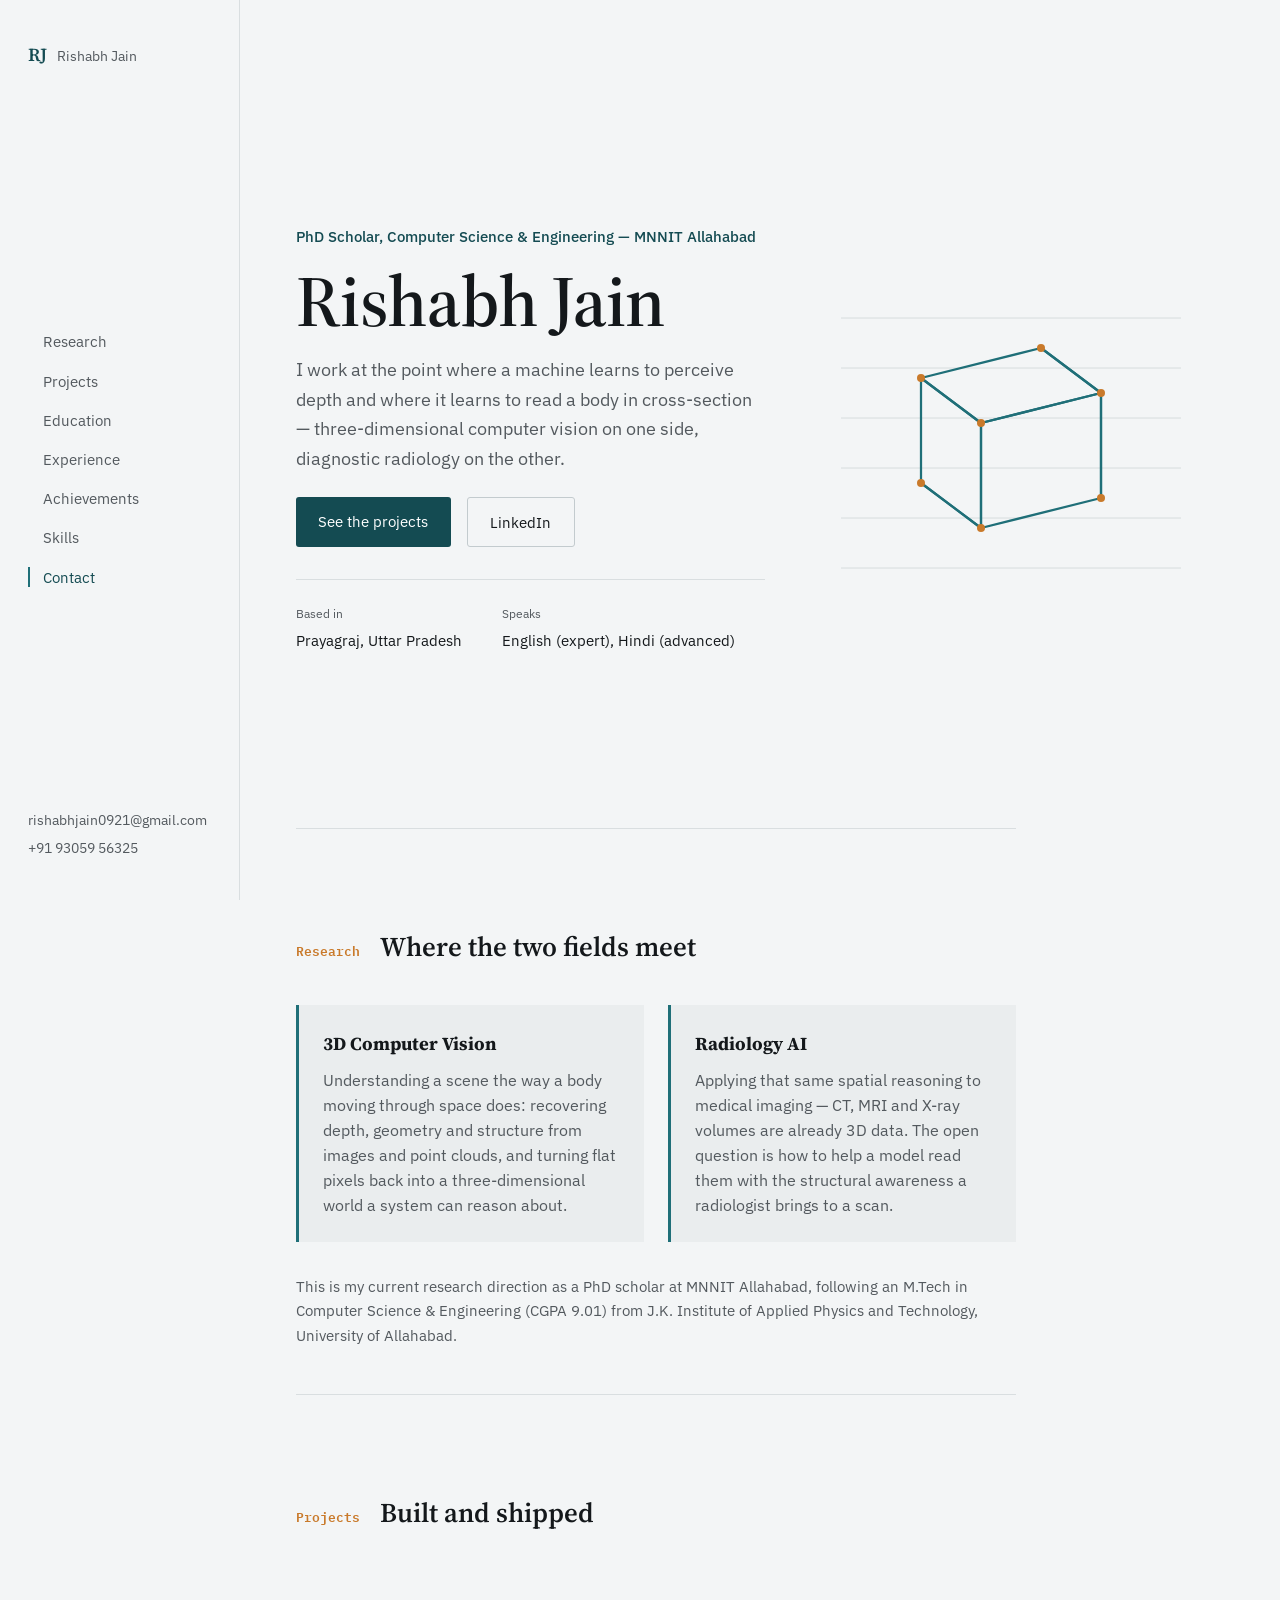
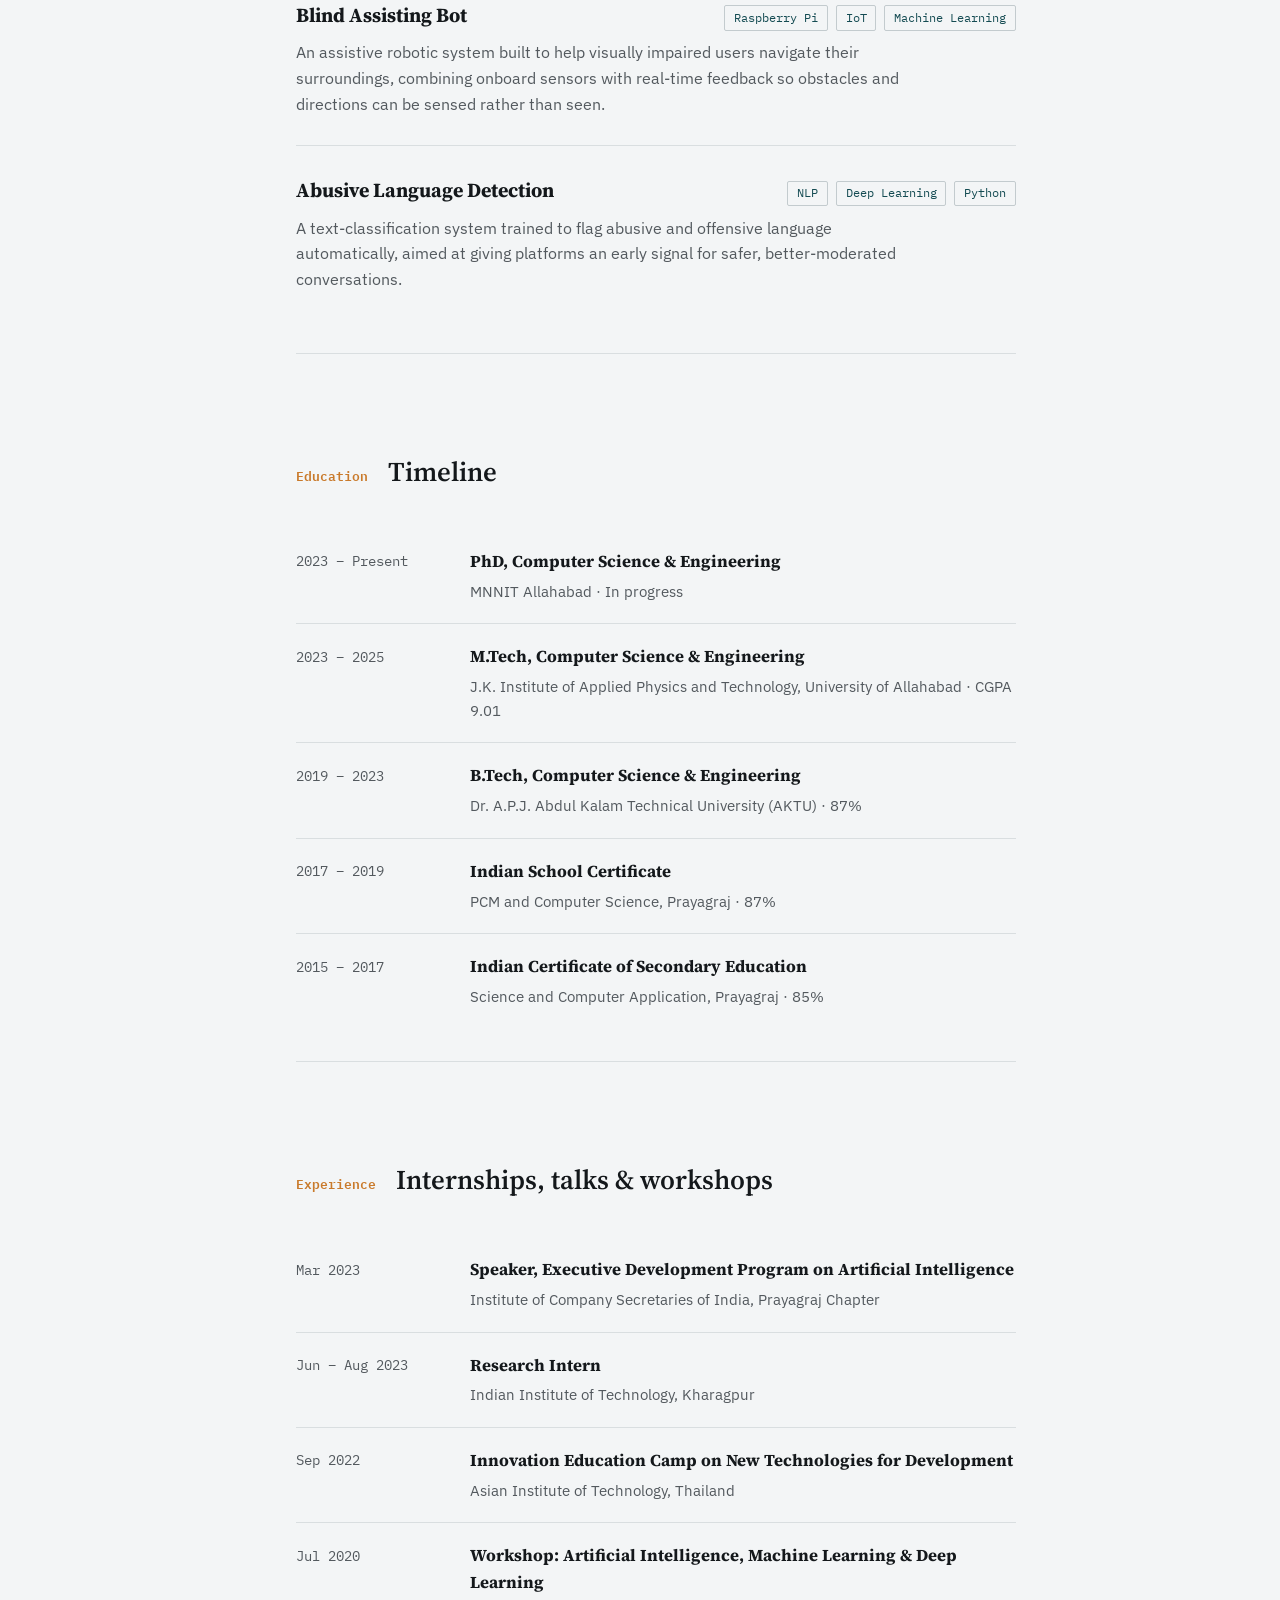
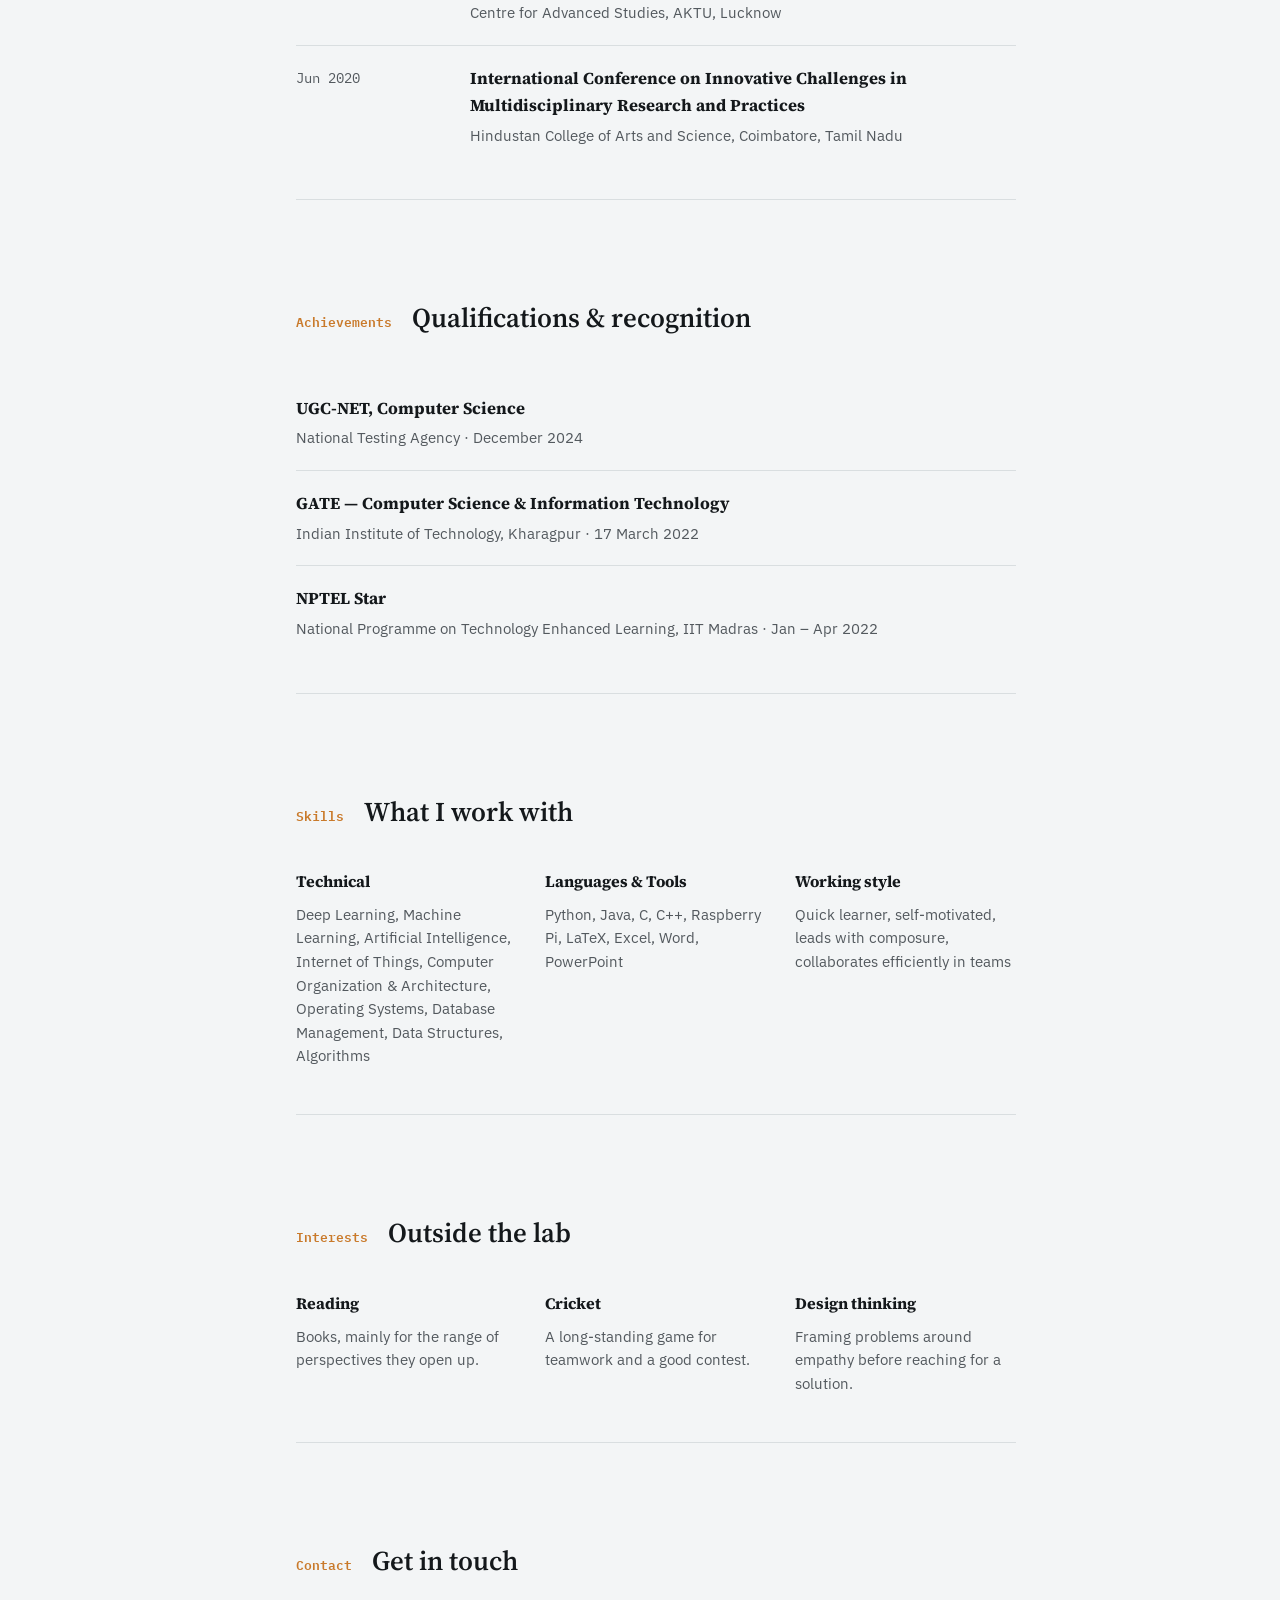
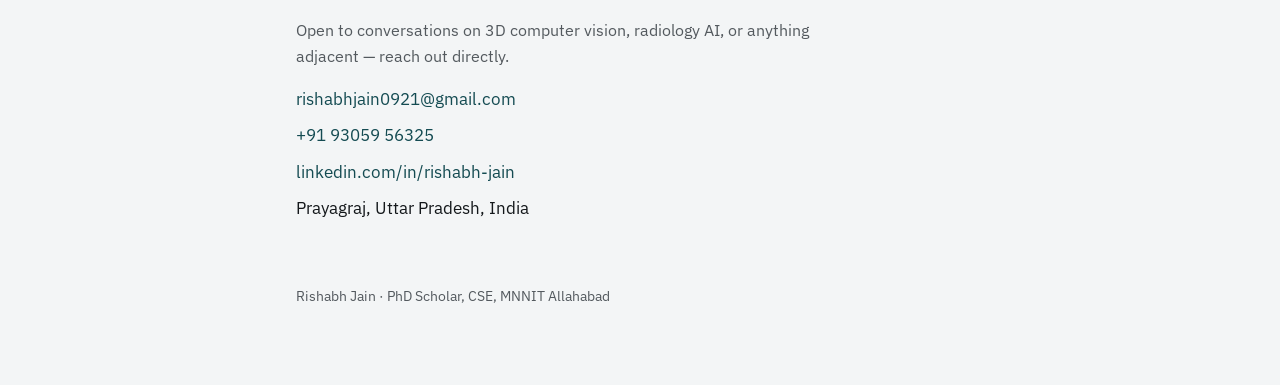
==== index.html @ 3e0e0198 "Add files via upload" ====
<!DOCTYPE html>
<html lang="en">
<head>
<meta charset="UTF-8">
<meta name="viewport" content="width=device-width, initial-scale=1">
<title>Rishabh Jain — PhD Scholar, Computer Science &amp; Engineering</title>
<meta name="description" content="Rishabh Jain — PhD scholar at MNNIT Allahabad researching 3D computer vision and radiology AI.">
<link rel="icon" href="data:,">
<link rel="preconnect" href="https://fonts.googleapis.com">
<link rel="preconnect" href="https://fonts.gstatic.com" crossorigin>
<link href="https://fonts.googleapis.com/css2?family=Source+Serif+4:opsz,wght@8..60,400;8..60,500;8..60,600;8..60,700&family=IBM+Plex+Sans:wght@400;500;600&family=IBM+Plex+Mono:wght@400;500&display=swap" rel="stylesheet">
<link rel="stylesheet" href="style.css">
</head>
<body>

<a class="skip-link" href="#main">Skip to content</a>

<input type="checkbox" id="nav-toggle" class="nav-toggle-input">
<label for="nav-toggle" class="nav-toggle-label" aria-hidden="true">
  <span></span>
</label>

<nav class="sidebar" aria-label="Section navigation">
  <div class="sidebar-top">
    <span class="mark" aria-hidden="true">RJ</span>
    <span class="mark-full">Rishabh Jain</span>
  </div>
  <ol class="sidebar-nav">
    <li><a href="#research">Research</a></li>
    <li><a href="#projects">Projects</a></li>
    <li><a href="#education">Education</a></li>
    <li><a href="#experience">Experience</a></li>
    <li><a href="#achievements">Achievements</a></li>
    <li><a href="#skills">Skills</a></li>
    <li><a href="#contact">Contact</a></li>
  </ol>
  <div class="sidebar-bottom">
    <a href="mailto:rishabhjain0921@gmail.com">rishabhjain0921@gmail.com</a>
    <a href="tel:+919305956325">+91 93059 56325</a>
  </div>
</nav>

<main id="main">

  <section class="hero" id="top">
    <div class="hero-text">
      <p class="cred">PhD Scholar, Computer Science &amp; Engineering — MNNIT Allahabad</p>
      <h1>Rishabh Jain</h1>
      <p class="hero-lede">
        I work at the point where a machine learns to perceive depth and where it learns
        to read a body in cross-section — three-dimensional computer vision on one side,
        diagnostic radiology on the other.
      </p>
      <div class="hero-links">
        <a href="#projects" class="btn-primary">See the projects</a>
        <a href="https://linkedin.com/in/rishabh-jain" class="btn-ghost" target="_blank" rel="noopener">LinkedIn</a>
      </div>
      <dl class="hero-meta">
        <div><dt>Based in</dt><dd>Prayagraj, Uttar Pradesh</dd></div>
        <div><dt>Speaks</dt><dd>English (expert), Hindi (advanced)</dd></div>
      </dl>
    </div>
    <div class="hero-figure" aria-hidden="true">
      <svg id="hero-svg" viewBox="0 0 420 420" fill="none" xmlns="http://www.w3.org/2000/svg">
        <!-- scan lines -->
        <g class="scan-lines" stroke="var(--line-strong)" stroke-width="1">
          <line x1="40" y1="90" x2="380" y2="90"></line>
          <line x1="40" y1="140" x2="380" y2="140"></line>
          <line x1="40" y1="190" x2="380" y2="190"></line>
          <line x1="40" y1="240" x2="380" y2="240"></line>
          <line x1="40" y1="290" x2="380" y2="290"></line>
          <line x1="40" y1="340" x2="380" y2="340"></line>
        </g>
        <!-- wireframe cube: 3D CV -->
        <g class="cube" stroke="var(--teal)" stroke-width="2.25" stroke-linejoin="round" stroke-linecap="round">
          <polygon points="120,150 240,120 300,165 180,195" />
          <polygon points="120,150 180,195 180,300 120,255" />
          <polygon points="180,195 300,165 300,270 180,300" />
          <line x1="240" y1="120" x2="300" y2="165" />
          <line x1="300" y1="165" x2="300" y2="270" />
          <line x1="120" y1="255" x2="180" y2="300" />
        </g>
        <!-- node points: perception -->
        <g class="nodes" fill="var(--amber)">
          <circle cx="120" cy="150" r="4"></circle>
          <circle cx="240" cy="120" r="4"></circle>
          <circle cx="300" cy="165" r="4"></circle>
          <circle cx="180" cy="195" r="4"></circle>
          <circle cx="120" cy="255" r="4"></circle>
          <circle cx="180" cy="300" r="4"></circle>
          <circle cx="300" cy="270" r="4"></circle>
        </g>
      </svg>
    </div>
  </section>

  <section class="section" id="research">
    <h2><span class="num">Research</span>Where the two fields meet</h2>
    <div class="research-grid">
      <article class="research-card">
        <h3>3D Computer Vision</h3>
        <p>
          Understanding a scene the way a body moving through space does: recovering
          depth, geometry and structure from images and point clouds, and turning flat
          pixels back into a three-dimensional world a system can reason about.
        </p>
      </article>
      <article class="research-card">
        <h3>Radiology AI</h3>
        <p>
          Applying that same spatial reasoning to medical imaging — CT, MRI and X-ray
          volumes are already 3D data. The open question is how to help a model read
          them with the structural awareness a radiologist brings to a scan.
        </p>
      </article>
    </div>
    <p class="research-note">
      This is my current research direction as a PhD scholar at MNNIT Allahabad,
      following an M.Tech in Computer Science &amp; Engineering (CGPA 9.01) from J.K.
      Institute of Applied Physics and Technology, University of Allahabad.
    </p>
  </section>

  <section class="section alt" id="projects">
    <h2><span class="num">Projects</span>Built and shipped</h2>
    <div class="project-list">
      <article class="project">
        <div class="project-head">
          <h3>Blind Assisting Bot</h3>
          <span class="tag-row">
            <span class="tag">Raspberry Pi</span>
            <span class="tag">IoT</span>
            <span class="tag">Machine Learning</span>
          </span>
        </div>
        <p>
          An assistive robotic system built to help visually impaired users navigate
          their surroundings, combining onboard sensors with real-time feedback so
          obstacles and directions can be sensed rather than seen.
        </p>
      </article>
      <article class="project">
        <div class="project-head">
          <h3>Abusive Language Detection</h3>
          <span class="tag-row">
            <span class="tag">NLP</span>
            <span class="tag">Deep Learning</span>
            <span class="tag">Python</span>
          </span>
        </div>
        <p>
          A text-classification system trained to flag abusive and offensive language
          automatically, aimed at giving platforms an early signal for safer,
          better-moderated conversations.
        </p>
      </article>
    </div>
  </section>

  <section class="section" id="education">
    <h2><span class="num">Education</span>Timeline</h2>
    <ol class="timeline">
      <li>
        <div class="tl-year">2023 – Present</div>
        <div class="tl-body">
          <h3>PhD, Computer Science &amp; Engineering</h3>
          <p>MNNIT Allahabad · In progress</p>
        </div>
      </li>
      <li>
        <div class="tl-year">2023 – 2025</div>
        <div class="tl-body">
          <h3>M.Tech, Computer Science &amp; Engineering</h3>
          <p>J.K. Institute of Applied Physics and Technology, University of Allahabad · CGPA 9.01</p>
        </div>
      </li>
      <li>
        <div class="tl-year">2019 – 2023</div>
        <div class="tl-body">
          <h3>B.Tech, Computer Science &amp; Engineering</h3>
          <p>Dr. A.P.J. Abdul Kalam Technical University (AKTU) · 87%</p>
        </div>
      </li>
      <li>
        <div class="tl-year">2017 – 2019</div>
        <div class="tl-body">
          <h3>Indian School Certificate</h3>
          <p>PCM and Computer Science, Prayagraj · 87%</p>
        </div>
      </li>
      <li>
        <div class="tl-year">2015 – 2017</div>
        <div class="tl-body">
          <h3>Indian Certificate of Secondary Education</h3>
          <p>Science and Computer Application, Prayagraj · 85%</p>
        </div>
      </li>
    </ol>
  </section>

  <section class="section alt" id="experience">
    <h2><span class="num">Experience</span>Internships, talks &amp; workshops</h2>
    <ol class="timeline">
      <li>
        <div class="tl-year">Mar 2023</div>
        <div class="tl-body">
          <h3>Speaker, Executive Development Program on Artificial Intelligence</h3>
          <p>Institute of Company Secretaries of India, Prayagraj Chapter</p>
        </div>
      </li>
      <li>
        <div class="tl-year">Jun – Aug 2023</div>
        <div class="tl-body">
          <h3>Research Intern</h3>
          <p>Indian Institute of Technology, Kharagpur</p>
        </div>
      </li>
      <li>
        <div class="tl-year">Sep 2022</div>
        <div class="tl-body">
          <h3>Innovation Education Camp on New Technologies for Development</h3>
          <p>Asian Institute of Technology, Thailand</p>
        </div>
      </li>
      <li>
        <div class="tl-year">Jul 2020</div>
        <div class="tl-body">
          <h3>Workshop: Artificial Intelligence, Machine Learning &amp; Deep Learning</h3>
          <p>Centre for Advanced Studies, AKTU, Lucknow</p>
        </div>
      </li>
      <li>
        <div class="tl-year">Jun 2020</div>
        <div class="tl-body">
          <h3>International Conference on Innovative Challenges in Multidisciplinary Research and Practices</h3>
          <p>Hindustan College of Arts and Science, Coimbatore, Tamil Nadu</p>
        </div>
      </li>
    </ol>
  </section>

  <section class="section" id="achievements">
    <h2><span class="num">Achievements</span>Qualifications &amp; recognition</h2>
    <ul class="achieve-list">
      <li>
        <h3>UGC-NET, Computer Science</h3>
        <p>National Testing Agency · December 2024</p>
      </li>
      <li>
        <h3>GATE — Computer Science &amp; Information Technology</h3>
        <p>Indian Institute of Technology, Kharagpur · 17 March 2022</p>
      </li>
      <li>
        <h3>NPTEL Star</h3>
        <p>National Programme on Technology Enhanced Learning, IIT Madras · Jan – Apr 2022</p>
      </li>
    </ul>
  </section>

  <section class="section alt" id="skills">
    <h2><span class="num">Skills</span>What I work with</h2>
    <div class="skills-grid">
      <div>
        <h3>Technical</h3>
        <p class="skill-line">Deep Learning, Machine Learning, Artificial Intelligence, Internet of Things, Computer Organization &amp; Architecture, Operating Systems, Database Management, Data Structures, Algorithms</p>
      </div>
      <div>
        <h3>Languages &amp; Tools</h3>
        <p class="skill-line">Python, Java, C, C++, Raspberry Pi, LaTeX, Excel, Word, PowerPoint</p>
      </div>
      <div>
        <h3>Working style</h3>
        <p class="skill-line">Quick learner, self-motivated, leads with composure, collaborates efficiently in teams</p>
      </div>
    </div>
  </section>

  <section class="section" id="interests">
    <h2><span class="num">Interests</span>Outside the lab</h2>
    <div class="interests-grid">
      <div>
        <h3>Reading</h3>
        <p>Books, mainly for the range of perspectives they open up.</p>
      </div>
      <div>
        <h3>Cricket</h3>
        <p>A long-standing game for teamwork and a good contest.</p>
      </div>
      <div>
        <h3>Design thinking</h3>
        <p>Framing problems around empathy before reaching for a solution.</p>
      </div>
    </div>
  </section>

  <section class="section contact" id="contact">
    <h2><span class="num">Contact</span>Get in touch</h2>
    <p class="contact-lede">
      Open to conversations on 3D computer vision, radiology AI, or anything adjacent —
      reach out directly.
    </p>
    <div class="contact-grid">
      <a href="mailto:rishabhjain0921@gmail.com">rishabhjain0921@gmail.com</a>
      <a href="tel:+919305956325">+91 93059 56325</a>
      <a href="https://linkedin.com/in/rishabh-jain" target="_blank" rel="noopener">linkedin.com/in/rishabh-jain</a>
      <span>Prayagraj, Uttar Pradesh, India</span>
    </div>
  </section>

  <footer class="site-footer">
    <p>Rishabh Jain · PhD Scholar, CSE, MNNIT Allahabad</p>
  </footer>

</main>

<script src="script.js"></script>
</body>
</html>
---- style.css ----
/* ---------- Tokens ---------- */
:root{
  --bg: #F3F5F6;
  --bg-alt: #EAEDEE;
  --ink: #14181B;
  --ink-soft: #53595E;
  --teal: #1F6F78;
  --teal-deep: #144B52;
  --amber: #C97A2B;
  --line: #D9DEE0;
  --line-strong: #C3CBCE;
  --serif: "Source Serif 4", Georgia, serif;
  --sans: "IBM Plex Sans", -apple-system, BlinkMacSystemFont, "Segoe UI", sans-serif;
  --mono: "IBM Plex Mono", "SFMono-Regular", Consolas, monospace;
  --sidebar-w: 240px;
  --content-max: 720px;
}

*{ box-sizing: border-box; }
html{ scroll-behavior: smooth; }

body{
  margin: 0;
  background: var(--bg);
  color: var(--ink);
  font-family: var(--sans);
  font-size: 16px;
  line-height: 1.6;
  -webkit-font-smoothing: antialiased;
}

h1,h2,h3{ font-family: var(--serif); color: var(--ink); margin: 0; }
p{ margin: 0 0 1em; color: var(--ink-soft); }
a{ color: var(--teal-deep); }
a:focus-visible, button:focus-visible, label:focus-visible{
  outline: 2px solid var(--teal);
  outline-offset: 3px;
}

.skip-link{
  position: absolute;
  left: -999px;
  top: 0;
  background: var(--ink);
  color: #fff;
  padding: 0.6em 1em;
  z-index: 100;
}
.skip-link:focus{ left: 1em; top: 1em; }

@media (prefers-reduced-motion: reduce){
  html{ scroll-behavior: auto; }
  *{ animation-duration: 0.001ms !important; animation-iteration-count: 1 !important; transition-duration: 0.001ms !important; }
}

/* ---------- Sidebar ---------- */
.sidebar{
  position: fixed;
  top: 0; left: 0; bottom: 0;
  width: var(--sidebar-w);
  padding: 2.5rem 1.75rem;
  display: flex;
  flex-direction: column;
  justify-content: space-between;
  border-right: 1px solid var(--line);
  background: var(--bg);
}

.sidebar-top{ display: flex; align-items: baseline; gap: 0.6rem; }
.mark{
  font-family: var(--serif);
  font-weight: 600;
  font-size: 1.15rem;
  color: var(--teal-deep);
}
.mark-full{ font-size: 0.85rem; color: var(--ink-soft); }

.sidebar-nav{
  list-style: none;
  margin: 2.5rem 0 0;
  padding: 0;
  display: flex;
  flex-direction: column;
  gap: 0.85rem;
}
.sidebar-nav a{
  text-decoration: none;
  color: var(--ink-soft);
  font-size: 0.95rem;
  border-left: 2px solid transparent;
  padding-left: 0.8rem;
  transition: color 0.15s ease, border-color 0.15s ease;
}
.sidebar-nav a:hover,
.sidebar-nav a.active{
  color: var(--teal-deep);
  border-left-color: var(--teal);
}

.sidebar-bottom{
  display: flex;
  flex-direction: column;
  gap: 0.4rem;
  font-size: 0.85rem;
}
.sidebar-bottom a{ text-decoration: none; color: var(--ink-soft); }
.sidebar-bottom a:hover{ color: var(--teal-deep); }

.nav-toggle-input{ display: none; }
.nav-toggle-label{
  display: none;
  position: fixed;
  top: 1rem; right: 1rem;
  z-index: 50;
  width: 44px; height: 44px;
  border-radius: 50%;
  background: var(--teal-deep);
  cursor: pointer;
  align-items: center;
  justify-content: center;
}
.nav-toggle-label span,
.nav-toggle-label span::before,
.nav-toggle-label span::after{
  content: "";
  display: block;
  width: 18px; height: 2px;
  background: #fff;
  position: relative;
}
.nav-toggle-label span::before{ position: absolute; top: -6px; }
.nav-toggle-label span::after{ position: absolute; top: 6px; }

/* ---------- Main layout ---------- */
main{
  margin-left: var(--sidebar-w);
  padding: 0 3.5rem;
}

.hero{
  min-height: 92vh;
  display: grid;
  grid-template-columns: 1.1fr 1fr;
  align-items: center;
  gap: 2rem;
  padding-top: 3rem;
}

.cred{
  font-size: 0.95rem;
  color: var(--teal-deep);
  margin-bottom: 1rem;
  font-weight: 500;
}

.hero h1{
  font-size: clamp(2.75rem, 6vw, 4.5rem);
  line-height: 1.02;
  font-weight: 600;
  letter-spacing: -0.01em;
  margin-bottom: 1.1rem;
}

.hero-lede{
  font-size: 1.15rem;
  max-width: 46ch;
  color: var(--ink-soft);
}

.hero-links{ display: flex; gap: 1rem; margin: 1.5rem 0 2rem; flex-wrap: wrap; }

.btn-primary, .btn-ghost{
  display: inline-block;
  padding: 0.75rem 1.4rem;
  font-size: 0.95rem;
  text-decoration: none;
  border-radius: 3px;
}
.btn-primary{
  background: var(--teal-deep);
  color: #fff;
}
.btn-primary:hover{ background: var(--teal); }
.btn-ghost{
  border: 1px solid var(--line-strong);
  color: var(--ink);
}
.btn-ghost:hover{ border-color: var(--teal); color: var(--teal-deep); }

.hero-meta{
  display: flex;
  gap: 2.5rem;
  margin: 0;
  padding-top: 1.5rem;
  border-top: 1px solid var(--line);
}
.hero-meta dt{
  font-size: 0.78rem;
  color: var(--ink-soft);
  margin-bottom: 0.2rem;
}
.hero-meta dd{
  margin: 0;
  font-size: 0.95rem;
}

.hero-figure{ display: flex; justify-content: center; }
.hero-figure svg{ width: 100%; max-width: 420px; height: auto; }

.scan-lines line{ opacity: 0.6; }
.cube{ stroke-dasharray: 900; stroke-dashoffset: 900; animation: draw 1.8s ease forwards 0.2s; }
@keyframes draw{ to{ stroke-dashoffset: 0; } }
.nodes circle{ opacity: 0; animation: fadeIn 0.6s ease forwards 1.9s; }
@keyframes fadeIn{ to{ opacity: 1; } }

/* ---------- Sections ---------- */
.section{
  max-width: var(--content-max);
  padding: 6rem 0 2rem;
  border-top: 1px solid var(--line);
}
.section.alt{ }

.section h2{
  display: flex;
  align-items: baseline;
  gap: 1.25rem;
  font-size: 1.7rem;
  font-weight: 600;
  margin-bottom: 2.25rem;
}
.section h2 .num{
  font-family: var(--mono);
  font-size: 0.8rem;
  color: var(--amber);
  white-space: nowrap;
}

.research-grid{
  display: grid;
  grid-template-columns: 1fr 1fr;
  gap: 1.5rem;
  margin-bottom: 2rem;
}
.research-card{
  padding: 1.5rem;
  background: var(--bg-alt);
  border-left: 3px solid var(--teal);
}
.research-card h3{ font-size: 1.15rem; margin-bottom: 0.6rem; }
.research-card p{ font-size: 0.98rem; margin: 0; }
.research-note{ font-size: 0.95rem; }

.project{ padding: 1.75rem 0; border-bottom: 1px solid var(--line); }
.project:last-child{ border-bottom: none; }
.project-head{
  display: flex;
  justify-content: space-between;
  align-items: baseline;
  flex-wrap: wrap;
  gap: 0.5rem 1rem;
  margin-bottom: 0.6rem;
}
.project-head h3{ font-size: 1.25rem; }
.tag-row{ display: flex; gap: 0.5rem; flex-wrap: wrap; }
.tag{
  font-family: var(--mono);
  font-size: 0.72rem;
  color: var(--teal-deep);
  border: 1px solid var(--line-strong);
  padding: 0.15rem 0.55rem;
  border-radius: 2px;
}
.project p{ max-width: 62ch; margin: 0; }

.timeline{ list-style: none; margin: 0; padding: 0; }
.timeline li{
  display: grid;
  grid-template-columns: 150px 1fr;
  gap: 1.5rem;
  padding: 1.25rem 0;
  border-bottom: 1px solid var(--line);
}
.timeline li:last-child{ border-bottom: none; }
.tl-year{
  font-family: var(--mono);
  font-size: 0.85rem;
  color: var(--ink-soft);
  padding-top: 0.15rem;
}
.tl-body h3{ font-size: 1.05rem; margin-bottom: 0.25rem; }
.tl-body p{ margin: 0; font-size: 0.92rem; }

.achieve-list{ list-style: none; margin: 0; padding: 0; }
.achieve-list li{ padding: 1.25rem 0; border-bottom: 1px solid var(--line); }
.achieve-list li:last-child{ border-bottom: none; }
.achieve-list h3{ font-size: 1.05rem; margin-bottom: 0.25rem; }
.achieve-list p{ margin: 0; font-size: 0.92rem; }

.skills-grid, .interests-grid{
  display: grid;
  grid-template-columns: repeat(3, 1fr);
  gap: 1.75rem;
}
.skills-grid h3, .interests-grid h3{ font-size: 1rem; margin-bottom: 0.5rem; }
.skill-line{ font-size: 0.92rem; }
.interests-grid p{ font-size: 0.92rem; }

.contact-lede{ max-width: 52ch; }
.contact-grid{
  display: flex;
  flex-direction: column;
  gap: 0.6rem;
  font-size: 1.05rem;
}
.contact-grid a{ text-decoration: none; }
.contact-grid a:hover{ color: var(--teal); }

.site-footer{
  max-width: var(--content-max);
  padding: 2rem 0 4rem;
  font-size: 0.85rem;
  color: var(--ink-soft);
}

/* ---------- Responsive ---------- */
@media (max-width: 980px){
  .research-grid{ grid-template-columns: 1fr; }
  .skills-grid, .interests-grid{ grid-template-columns: 1fr 1fr; }
}

@media (max-width: 800px){
  .sidebar{
    transform: translateX(-100%);
    transition: transform 0.25s ease;
    z-index: 40;
    width: min(80vw, 300px);
  }
  .nav-toggle-input:checked ~ .sidebar{ transform: translateX(0); }
  .nav-toggle-label{ display: flex; }
  main{ margin-left: 0; padding: 0 1.25rem; }
  .hero{
    grid-template-columns: 1fr;
    min-height: auto;
    padding-top: 5rem;
    gap: 2.5rem;
  }
  .hero-figure{ order: -1; }
  .hero-figure svg{ max-width: 280px; }
  .timeline li{ grid-template-columns: 1fr; gap: 0.35rem; }
  .skills-grid, .interests-grid{ grid-template-columns: 1fr; }
  .section{ padding-top: 4rem; }
}
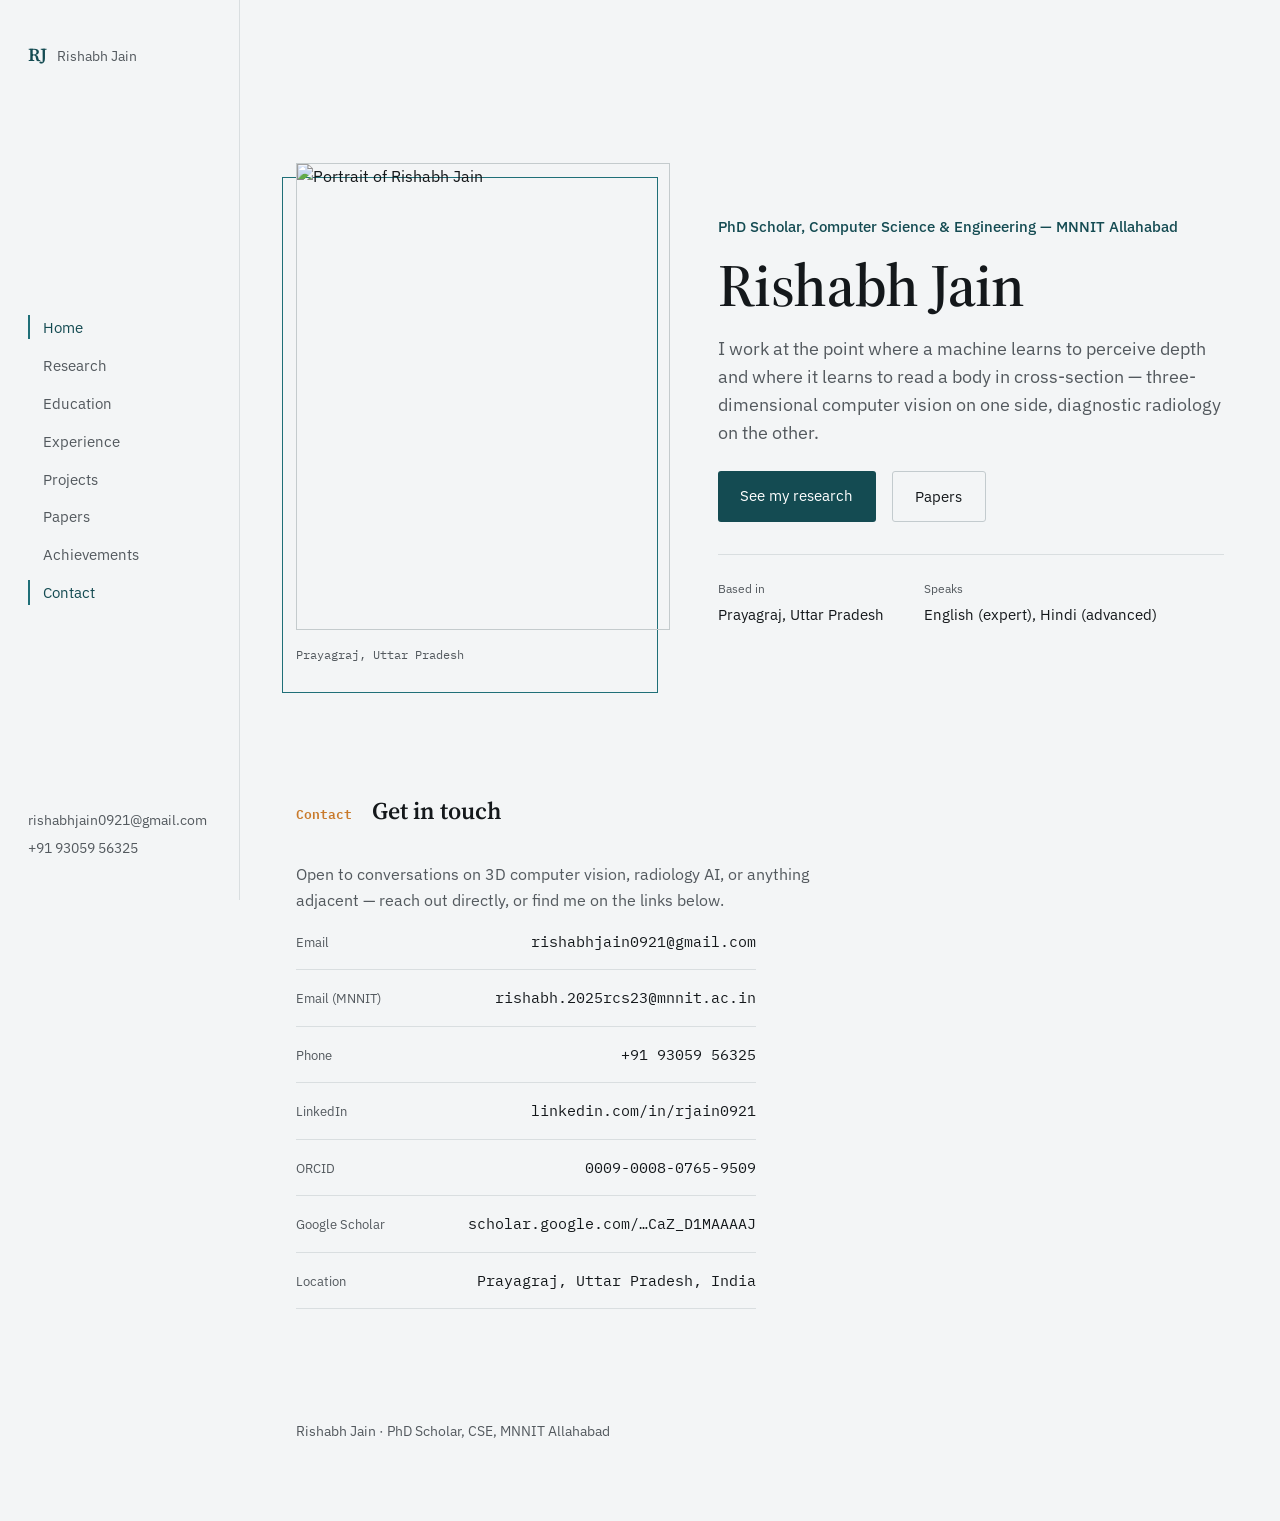
==== commit 7b75a12e: "Add files via upload" ====
--- a/index.html
+++ b/index.html
@@ -21,18 +21,19 @@
 </label>
 
 <nav class="sidebar" aria-label="Section navigation">
-  <div class="sidebar-top">
+  <a class="sidebar-top" href="index.html">
     <span class="mark" aria-hidden="true">RJ</span>
     <span class="mark-full">Rishabh Jain</span>
-  </div>
+  </a>
   <ol class="sidebar-nav">
-    <li><a href="#research">Research</a></li>
-    <li><a href="#projects">Projects</a></li>
-    <li><a href="#education">Education</a></li>
-    <li><a href="#experience">Experience</a></li>
-    <li><a href="#achievements">Achievements</a></li>
-    <li><a href="#skills">Skills</a></li>
-    <li><a href="#contact">Contact</a></li>
+    <li><a href="index.html">Home</a></li>
+    <li><a href="research.html">Research</a></li>
+    <li><a href="education.html">Education</a></li>
+    <li><a href="experience.html">Experience</a></li>
+    <li><a href="projects.html">Projects</a></li>
+    <li><a href="papers.html">Papers</a></li>
+    <li><a href="achievements.html">Achievements</a></li>
+    <li><a href="index.html#contact">Contact</a></li>
   </ol>
   <div class="sidebar-bottom">
     <a href="mailto:rishabhjain0921@gmail.com">rishabhjain0921@gmail.com</a>
@@ -42,7 +43,11 @@
 
 <main id="main">
 
-  <section class="hero" id="top">
+  <section class="home-hero" id="top">
+    <div class="profile-photo-wrap">
+      <img class="profile-photo" src="assets/rishabh.jpg" alt="Portrait of Rishabh Jain">
+      <p class="photo-caption">Prayagraj, Uttar Pradesh</p>
+    </div>
     <div class="hero-text">
       <p class="cred">PhD Scholar, Computer Science &amp; Engineering — MNNIT Allahabad</p>
       <h1>Rishabh Jain</h1>
@@ -52,244 +57,13 @@
         diagnostic radiology on the other.
       </p>
       <div class="hero-links">
-        <a href="#projects" class="btn-primary">See the projects</a>
-        <a href="https://linkedin.com/in/rishabh-jain" class="btn-ghost" target="_blank" rel="noopener">LinkedIn</a>
+        <a href="research.html" class="btn-primary">See my research</a>
+        <a href="papers.html" class="btn-ghost">Papers</a>
       </div>
       <dl class="hero-meta">
         <div><dt>Based in</dt><dd>Prayagraj, Uttar Pradesh</dd></div>
         <div><dt>Speaks</dt><dd>English (expert), Hindi (advanced)</dd></div>
       </dl>
-    </div>
-    <div class="hero-figure" aria-hidden="true">
-      <svg id="hero-svg" viewBox="0 0 420 420" fill="none" xmlns="http://www.w3.org/2000/svg">
-        <!-- scan lines -->
-        <g class="scan-lines" stroke="var(--line-strong)" stroke-width="1">
-          <line x1="40" y1="90" x2="380" y2="90"></line>
-          <line x1="40" y1="140" x2="380" y2="140"></line>
-          <line x1="40" y1="190" x2="380" y2="190"></line>
-          <line x1="40" y1="240" x2="380" y2="240"></line>
-          <line x1="40" y1="290" x2="380" y2="290"></line>
-          <line x1="40" y1="340" x2="380" y2="340"></line>
-        </g>
-        <!-- wireframe cube: 3D CV -->
-        <g class="cube" stroke="var(--teal)" stroke-width="2.25" stroke-linejoin="round" stroke-linecap="round">
-          <polygon points="120,150 240,120 300,165 180,195" />
-          <polygon points="120,150 180,195 180,300 120,255" />
-          <polygon points="180,195 300,165 300,270 180,300" />
-          <line x1="240" y1="120" x2="300" y2="165" />
-          <line x1="300" y1="165" x2="300" y2="270" />
-          <line x1="120" y1="255" x2="180" y2="300" />
-        </g>
-        <!-- node points: perception -->
-        <g class="nodes" fill="var(--amber)">
-          <circle cx="120" cy="150" r="4"></circle>
-          <circle cx="240" cy="120" r="4"></circle>
-          <circle cx="300" cy="165" r="4"></circle>
-          <circle cx="180" cy="195" r="4"></circle>
-          <circle cx="120" cy="255" r="4"></circle>
-          <circle cx="180" cy="300" r="4"></circle>
-          <circle cx="300" cy="270" r="4"></circle>
-        </g>
-      </svg>
-    </div>
-  </section>
-
-  <section class="section" id="research">
-    <h2><span class="num">Research</span>Where the two fields meet</h2>
-    <div class="research-grid">
-      <article class="research-card">
-        <h3>3D Computer Vision</h3>
-        <p>
-          Understanding a scene the way a body moving through space does: recovering
-          depth, geometry and structure from images and point clouds, and turning flat
-          pixels back into a three-dimensional world a system can reason about.
-        </p>
-      </article>
-      <article class="research-card">
-        <h3>Radiology AI</h3>
-        <p>
-          Applying that same spatial reasoning to medical imaging — CT, MRI and X-ray
-          volumes are already 3D data. The open question is how to help a model read
-          them with the structural awareness a radiologist brings to a scan.
-        </p>
-      </article>
-    </div>
-    <p class="research-note">
-      This is my current research direction as a PhD scholar at MNNIT Allahabad,
-      following an M.Tech in Computer Science &amp; Engineering (CGPA 9.01) from J.K.
-      Institute of Applied Physics and Technology, University of Allahabad.
-    </p>
-  </section>
-
-  <section class="section alt" id="projects">
-    <h2><span class="num">Projects</span>Built and shipped</h2>
-    <div class="project-list">
-      <article class="project">
-        <div class="project-head">
-          <h3>Blind Assisting Bot</h3>
-          <span class="tag-row">
-            <span class="tag">Raspberry Pi</span>
-            <span class="tag">IoT</span>
-            <span class="tag">Machine Learning</span>
-          </span>
-        </div>
-        <p>
-          An assistive robotic system built to help visually impaired users navigate
-          their surroundings, combining onboard sensors with real-time feedback so
-          obstacles and directions can be sensed rather than seen.
-        </p>
-      </article>
-      <article class="project">
-        <div class="project-head">
-          <h3>Abusive Language Detection</h3>
-          <span class="tag-row">
-            <span class="tag">NLP</span>
-            <span class="tag">Deep Learning</span>
-            <span class="tag">Python</span>
-          </span>
-        </div>
-        <p>
-          A text-classification system trained to flag abusive and offensive language
-          automatically, aimed at giving platforms an early signal for safer,
-          better-moderated conversations.
-        </p>
-      </article>
-    </div>
-  </section>
-
-  <section class="section" id="education">
-    <h2><span class="num">Education</span>Timeline</h2>
-    <ol class="timeline">
-      <li>
-        <div class="tl-year">2023 – Present</div>
-        <div class="tl-body">
-          <h3>PhD, Computer Science &amp; Engineering</h3>
-          <p>MNNIT Allahabad · In progress</p>
-        </div>
-      </li>
-      <li>
-        <div class="tl-year">2023 – 2025</div>
-        <div class="tl-body">
-          <h3>M.Tech, Computer Science &amp; Engineering</h3>
-          <p>J.K. Institute of Applied Physics and Technology, University of Allahabad · CGPA 9.01</p>
-        </div>
-      </li>
-      <li>
-        <div class="tl-year">2019 – 2023</div>
-        <div class="tl-body">
-          <h3>B.Tech, Computer Science &amp; Engineering</h3>
-          <p>Dr. A.P.J. Abdul Kalam Technical University (AKTU) · 87%</p>
-        </div>
-      </li>
-      <li>
-        <div class="tl-year">2017 – 2019</div>
-        <div class="tl-body">
-          <h3>Indian School Certificate</h3>
-          <p>PCM and Computer Science, Prayagraj · 87%</p>
-        </div>
-      </li>
-      <li>
-        <div class="tl-year">2015 – 2017</div>
-        <div class="tl-body">
-          <h3>Indian Certificate of Secondary Education</h3>
-          <p>Science and Computer Application, Prayagraj · 85%</p>
-        </div>
-      </li>
-    </ol>
-  </section>
-
-  <section class="section alt" id="experience">
-    <h2><span class="num">Experience</span>Internships, talks &amp; workshops</h2>
-    <ol class="timeline">
-      <li>
-        <div class="tl-year">Mar 2023</div>
-        <div class="tl-body">
-          <h3>Speaker, Executive Development Program on Artificial Intelligence</h3>
-          <p>Institute of Company Secretaries of India, Prayagraj Chapter</p>
-        </div>
-      </li>
-      <li>
-        <div class="tl-year">Jun – Aug 2023</div>
-        <div class="tl-body">
-          <h3>Research Intern</h3>
-          <p>Indian Institute of Technology, Kharagpur</p>
-        </div>
-      </li>
-      <li>
-        <div class="tl-year">Sep 2022</div>
-        <div class="tl-body">
-          <h3>Innovation Education Camp on New Technologies for Development</h3>
-          <p>Asian Institute of Technology, Thailand</p>
-        </div>
-      </li>
-      <li>
-        <div class="tl-year">Jul 2020</div>
-        <div class="tl-body">
-          <h3>Workshop: Artificial Intelligence, Machine Learning &amp; Deep Learning</h3>
-          <p>Centre for Advanced Studies, AKTU, Lucknow</p>
-        </div>
-      </li>
-      <li>
-        <div class="tl-year">Jun 2020</div>
-        <div class="tl-body">
-          <h3>International Conference on Innovative Challenges in Multidisciplinary Research and Practices</h3>
-          <p>Hindustan College of Arts and Science, Coimbatore, Tamil Nadu</p>
-        </div>
-      </li>
-    </ol>
-  </section>
-
-  <section class="section" id="achievements">
-    <h2><span class="num">Achievements</span>Qualifications &amp; recognition</h2>
-    <ul class="achieve-list">
-      <li>
-        <h3>UGC-NET, Computer Science</h3>
-        <p>National Testing Agency · December 2024</p>
-      </li>
-      <li>
-        <h3>GATE — Computer Science &amp; Information Technology</h3>
-        <p>Indian Institute of Technology, Kharagpur · 17 March 2022</p>
-      </li>
-      <li>
-        <h3>NPTEL Star</h3>
-        <p>National Programme on Technology Enhanced Learning, IIT Madras · Jan – Apr 2022</p>
-      </li>
-    </ul>
-  </section>
-
-  <section class="section alt" id="skills">
-    <h2><span class="num">Skills</span>What I work with</h2>
-    <div class="skills-grid">
-      <div>
-        <h3>Technical</h3>
-        <p class="skill-line">Deep Learning, Machine Learning, Artificial Intelligence, Internet of Things, Computer Organization &amp; Architecture, Operating Systems, Database Management, Data Structures, Algorithms</p>
-      </div>
-      <div>
-        <h3>Languages &amp; Tools</h3>
-        <p class="skill-line">Python, Java, C, C++, Raspberry Pi, LaTeX, Excel, Word, PowerPoint</p>
-      </div>
-      <div>
-        <h3>Working style</h3>
-        <p class="skill-line">Quick learner, self-motivated, leads with composure, collaborates efficiently in teams</p>
-      </div>
-    </div>
-  </section>
-
-  <section class="section" id="interests">
-    <h2><span class="num">Interests</span>Outside the lab</h2>
-    <div class="interests-grid">
-      <div>
-        <h3>Reading</h3>
-        <p>Books, mainly for the range of perspectives they open up.</p>
-      </div>
-      <div>
-        <h3>Cricket</h3>
-        <p>A long-standing game for teamwork and a good contest.</p>
-      </div>
-      <div>
-        <h3>Design thinking</h3>
-        <p>Framing problems around empathy before reaching for a solution.</p>
-      </div>
     </div>
   </section>
 
@@ -297,14 +71,52 @@
     <h2><span class="num">Contact</span>Get in touch</h2>
     <p class="contact-lede">
       Open to conversations on 3D computer vision, radiology AI, or anything adjacent —
-      reach out directly.
+      reach out directly, or find me on the links below.
     </p>
-    <div class="contact-grid">
-      <a href="mailto:rishabhjain0921@gmail.com">rishabhjain0921@gmail.com</a>
-      <a href="tel:+919305956325">+91 93059 56325</a>
-      <a href="https://linkedin.com/in/rishabh-jain" target="_blank" rel="noopener">linkedin.com/in/rishabh-jain</a>
-      <span>Prayagraj, Uttar Pradesh, India</span>
-    </div>
+    <ul class="profile-links">
+      <li>
+        <a href="mailto:rishabhjain0921@gmail.com">
+          <span class="pl-label">Email</span>
+          <span class="pl-value">rishabhjain0921@gmail.com</span>
+        </a>
+      </li>
+      <li>
+        <a href="mailto:rishabh.2025rcs23@mnnit.ac.in">
+          <span class="pl-label">Email (MNNIT)</span>
+          <span class="pl-value">rishabh.2025rcs23@mnnit.ac.in</span>
+        </a>
+      </li>
+      <li>
+        <a href="tel:+919305956325">
+          <span class="pl-label">Phone</span>
+          <span class="pl-value">+91 93059 56325</span>
+        </a>
+      </li>
+      <li>
+        <a href="https://www.linkedin.com/in/rjain0921" target="_blank" rel="noopener">
+          <span class="pl-label">LinkedIn</span>
+          <span class="pl-value">linkedin.com/in/rjain0921</span>
+        </a>
+      </li>
+      <li>
+        <a href="https://orcid.org/0009-0008-0765-9509" target="_blank" rel="noopener">
+          <span class="pl-label">ORCID</span>
+          <span class="pl-value">0009-0008-0765-9509</span>
+        </a>
+      </li>
+      <li>
+        <a href="https://scholar.google.com/citations?hl=en&amp;user=CaZ_D1MAAAAJ" target="_blank" rel="noopener">
+          <span class="pl-label">Google Scholar</span>
+          <span class="pl-value">scholar.google.com/…CaZ_D1MAAAAJ</span>
+        </a>
+      </li>
+      <li>
+        <a href="https://www.google.com/maps/place/Prayagraj" target="_blank" rel="noopener">
+          <span class="pl-label">Location</span>
+          <span class="pl-value">Prayagraj, Uttar Pradesh, India</span>
+        </a>
+      </li>
+    </ul>
   </section>
 
   <footer class="site-footer">
--- a/style.css
+++ b/style.css
@@ -64,9 +64,10 @@
   justify-content: space-between;
   border-right: 1px solid var(--line);
   background: var(--bg);
-}
-
-.sidebar-top{ display: flex; align-items: baseline; gap: 0.6rem; }
+  overflow-y: auto;
+}
+
+.sidebar-top{ display: flex; align-items: baseline; gap: 0.6rem; text-decoration: none; }
 .mark{
   font-family: var(--serif);
   font-weight: 600;
@@ -90,6 +91,7 @@
   border-left: 2px solid transparent;
   padding-left: 0.8rem;
   transition: color 0.15s ease, border-color 0.15s ease;
+  display: block;
 }
 .sidebar-nav a:hover,
 .sidebar-nav a.active{
@@ -137,13 +139,40 @@
   padding: 0 3.5rem;
 }
 
-.hero{
-  min-height: 92vh;
+/* ---------- Home hero (photo left, text right) ---------- */
+.home-hero{
+  min-height: 88vh;
   display: grid;
-  grid-template-columns: 1.1fr 1fr;
+  grid-template-columns: 0.85fr 1.15fr;
   align-items: center;
-  gap: 2rem;
+  gap: 3rem;
   padding-top: 3rem;
+}
+
+.profile-photo-wrap{ position: relative; }
+.profile-photo-wrap::before{
+  content: "";
+  position: absolute;
+  top: 14px; left: -14px;
+  width: 100%; height: 100%;
+  border: 1.5px solid var(--teal);
+  z-index: 0;
+}
+.profile-photo{
+  position: relative;
+  width: 100%;
+  aspect-ratio: 4 / 5;
+  object-fit: cover;
+  display: block;
+  filter: grayscale(0.15);
+  border: 1px solid var(--line-strong);
+  z-index: 1;
+}
+.photo-caption{
+  margin-top: 0.9rem;
+  font-family: var(--mono);
+  font-size: 0.78rem;
+  color: var(--ink-soft);
 }
 
 .cred{
@@ -153,16 +182,16 @@
   font-weight: 500;
 }
 
-.hero h1{
-  font-size: clamp(2.75rem, 6vw, 4.5rem);
-  line-height: 1.02;
+.home-hero h1{
+  font-size: clamp(2.5rem, 5vw, 3.75rem);
+  line-height: 1.05;
   font-weight: 600;
   letter-spacing: -0.01em;
   margin-bottom: 1.1rem;
 }
 
 .hero-lede{
-  font-size: 1.15rem;
+  font-size: 1.1rem;
   max-width: 46ch;
   color: var(--ink-soft);
 }
@@ -204,9 +233,27 @@
   font-size: 0.95rem;
 }
 
-.hero-figure{ display: flex; justify-content: center; }
-.hero-figure svg{ width: 100%; max-width: 420px; height: auto; }
-
+/* ---------- Sub-page headers ---------- */
+.page-head{
+  max-width: var(--content-max);
+  padding: 6rem 0 3rem;
+}
+.page-head .num{
+  display: block;
+  font-family: var(--mono);
+  font-size: 0.8rem;
+  color: var(--amber);
+  margin-bottom: 0.9rem;
+}
+.page-head h1{
+  font-size: clamp(2.1rem, 4vw, 2.75rem);
+  font-weight: 600;
+  margin-bottom: 1rem;
+}
+.page-head p{ font-size: 1.05rem; max-width: 60ch; }
+
+.research-hero-figure{ max-width: 260px; margin: 0 0 2.5rem; }
+.research-hero-figure svg{ width: 100%; height: auto; }
 .scan-lines line{ opacity: 0.6; }
 .cube{ stroke-dasharray: 900; stroke-dashoffset: 900; animation: draw 1.8s ease forwards 0.2s; }
 @keyframes draw{ to{ stroke-dashoffset: 0; } }
@@ -216,18 +263,15 @@
 /* ---------- Sections ---------- */
 .section{
   max-width: var(--content-max);
-  padding: 6rem 0 2rem;
-  border-top: 1px solid var(--line);
-}
-.section.alt{ }
-
+  padding: 0 0 5rem;
+}
 .section h2{
   display: flex;
   align-items: baseline;
   gap: 1.25rem;
-  font-size: 1.7rem;
+  font-size: 1.5rem;
   font-weight: 600;
-  margin-bottom: 2.25rem;
+  margin-bottom: 2rem;
 }
 .section h2 .num{
   font-family: var(--mono);
@@ -252,6 +296,7 @@
 .research-note{ font-size: 0.95rem; }
 
 .project{ padding: 1.75rem 0; border-bottom: 1px solid var(--line); }
+.project:first-child{ padding-top: 0; }
 .project:last-child{ border-bottom: none; }
 .project-head{
   display: flex;
@@ -281,6 +326,7 @@
   padding: 1.25rem 0;
   border-bottom: 1px solid var(--line);
 }
+.timeline li:first-child{ padding-top: 0; }
 .timeline li:last-child{ border-bottom: none; }
 .tl-year{
   font-family: var(--mono);
@@ -293,28 +339,93 @@
 
 .achieve-list{ list-style: none; margin: 0; padding: 0; }
 .achieve-list li{ padding: 1.25rem 0; border-bottom: 1px solid var(--line); }
+.achieve-list li:first-child{ padding-top: 0; }
 .achieve-list li:last-child{ border-bottom: none; }
 .achieve-list h3{ font-size: 1.05rem; margin-bottom: 0.25rem; }
 .achieve-list p{ margin: 0; font-size: 0.92rem; }
 
-.skills-grid, .interests-grid{
-  display: grid;
-  grid-template-columns: repeat(3, 1fr);
-  gap: 1.75rem;
-}
-.skills-grid h3, .interests-grid h3{ font-size: 1rem; margin-bottom: 0.5rem; }
-.skill-line{ font-size: 0.92rem; }
-.interests-grid p{ font-size: 0.92rem; }
+/* ---------- Papers ---------- */
+.paper-card{
+  display: block;
+  text-decoration: none;
+  color: inherit;
+  padding: 1.75rem;
+  background: var(--bg-alt);
+  border-left: 3px solid var(--amber);
+  margin-bottom: 1.25rem;
+  transition: background 0.15s ease;
+}
+.paper-card:hover{ background: #E2E7E8; }
+.paper-card .paper-year{
+  font-family: var(--mono);
+  font-size: 0.78rem;
+  color: var(--amber);
+  margin-bottom: 0.6rem;
+  display: block;
+}
+.paper-card h3{
+  font-size: 1.2rem;
+  color: var(--ink);
+  margin-bottom: 0.5rem;
+  line-height: 1.3;
+}
+.paper-card .paper-authors{
+  font-size: 0.95rem;
+  color: var(--ink-soft);
+  margin-bottom: 0.4rem;
+}
+.paper-card .paper-venue{
+  font-size: 0.9rem;
+  color: var(--ink-soft);
+  font-style: italic;
+  margin-bottom: 0.8rem;
+}
+.paper-card .paper-doi{
+  font-family: var(--mono);
+  font-size: 0.82rem;
+  color: var(--teal-deep);
+  word-break: break-all;
+}
+
+/* ---------- Profile / contact links ---------- */
+.profile-links{
+  list-style: none;
+  margin: 0;
+  padding: 0;
+  display: flex;
+  flex-direction: column;
+  max-width: 46ch;
+}
+.profile-links li{
+  border-bottom: 1px solid var(--line);
+}
+.profile-links li:first-child a{ padding-top: 0; }
+.profile-links a{
+  display: flex;
+  justify-content: space-between;
+  align-items: baseline;
+  gap: 1rem;
+  padding: 1rem 0;
+  text-decoration: none;
+  color: var(--ink);
+}
+.profile-links a:hover{ color: var(--teal-deep); }
+.profile-links a:hover .pl-value{ color: var(--teal); }
+.pl-label{
+  font-size: 0.82rem;
+  color: var(--ink-soft);
+  min-width: 6.5rem;
+  flex-shrink: 0;
+}
+.pl-value{
+  font-family: var(--mono);
+  font-size: 0.92rem;
+  color: var(--ink);
+  text-align: right;
+  word-break: break-word;
+}
 
 .contact-lede{ max-width: 52ch; }
-.contact-grid{
-  display: flex;
-  flex-direction: column;
-  gap: 0.6rem;
-  font-size: 1.05rem;
-}
-.contact-grid a{ text-decoration: none; }
-.contact-grid a:hover{ color: var(--teal); }
 
 .site-footer{
   max-width: var(--content-max);
@@ -326,7 +437,6 @@
 /* ---------- Responsive ---------- */
 @media (max-width: 980px){
   .research-grid{ grid-template-columns: 1fr; }
-  .skills-grid, .interests-grid{ grid-template-columns: 1fr 1fr; }
 }
 
 @media (max-width: 800px){
@@ -339,15 +449,14 @@
   .nav-toggle-input:checked ~ .sidebar{ transform: translateX(0); }
   .nav-toggle-label{ display: flex; }
   main{ margin-left: 0; padding: 0 1.25rem; }
-  .hero{
+  .home-hero{
     grid-template-columns: 1fr;
     min-height: auto;
     padding-top: 5rem;
-    gap: 2.5rem;
+    gap: 2rem;
   }
-  .hero-figure{ order: -1; }
-  .hero-figure svg{ max-width: 280px; }
-  .timeline li{ grid-template-columns: 1fr; gap: 0.35rem; }
-  .skills-grid, .interests-grid{ grid-template-columns: 1fr; }
-  .section{ padding-top: 4rem; }
-}
+  .profile-photo-wrap{ max-width: 280px; }
+  .profile-links a{ flex-direction: column; gap: 0.15rem; }
+  .pl-value{ text-align: left; }
+  .page-head{ padding-top: 4.5rem; }
+}
